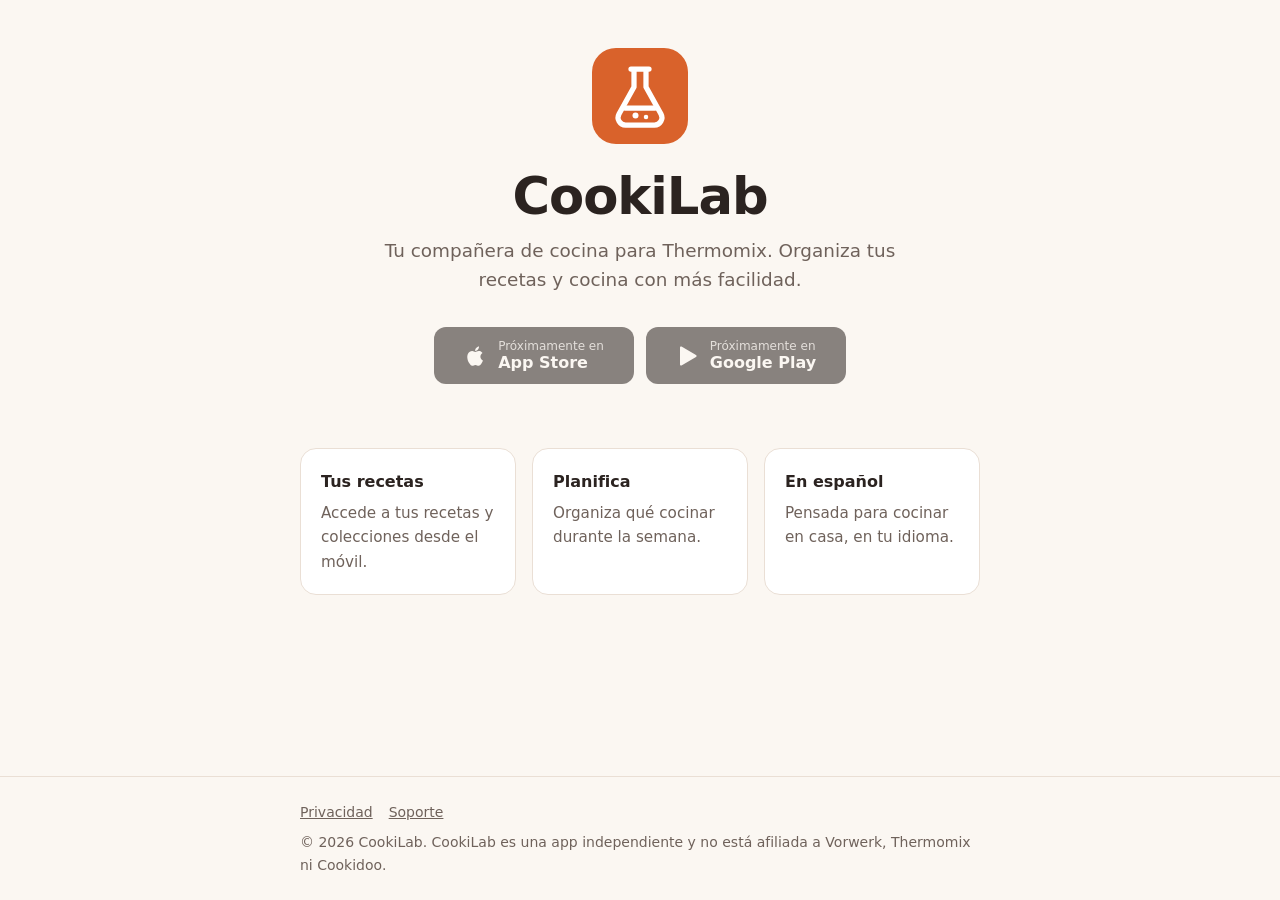
==== index.html @ 52639d00 "Add files via upload" ====
<!doctype html>
<html lang="es">
<head>
  <meta charset="utf-8">
  <meta name="viewport" content="width=device-width, initial-scale=1">
  <title>CookiLab</title>
  <meta name="description" content="CookiLab: tu compañera de cocina para Thermomix. Descárgala en App Store y Google Play.">
  <meta property="og:title" content="CookiLab">
  <meta property="og:description" content="Tu compañera de cocina para Thermomix.">
  <meta property="og:url" content="https://cookilab.app/">
  <link rel="icon" href="/logo.svg" type="image/svg+xml">
  <link rel="stylesheet" href="/style.css">
</head>
<body>
  <main class="wrap">
    <section class="hero">
      <img class="logo" src="/logo.svg" alt="">
      <h1>CookiLab</h1>
      <p>Tu compañera de cocina para Thermomix. Organiza tus recetas y cocina con más facilidad.</p>

      <!-- Cuando la app esté publicada: reemplaza href="#" por el link de la tienda y quita la clase "soon". -->
      <div class="stores">
        <a class="store soon" href="#" aria-label="Descargar en App Store (próximamente)">
          <svg viewBox="0 0 24 24" fill="currentColor" aria-hidden="true"><path d="M16.4 12.6c0-2.4 2-3.6 2.1-3.7-1.1-1.7-2.9-1.9-3.5-1.9-1.5-.2-2.9.9-3.7.9-.8 0-1.9-.9-3.2-.8-1.6 0-3.1 1-4 2.4-1.7 3-.4 7.4 1.2 9.8.8 1.2 1.8 2.5 3 2.4 1.2 0 1.7-.8 3.1-.8 1.5 0 1.9.8 3.2.8 1.3 0 2.2-1.2 3-2.4.9-1.4 1.3-2.7 1.3-2.8 0 0-2.5-1-2.5-3.9zM14 5.5c.7-.8 1.1-1.9 1-3-1 0-2.1.7-2.8 1.5-.6.7-1.2 1.8-1 2.9 1.1.1 2.1-.6 2.8-1.4z"/></svg>
          <span><small>Próximamente en</small>App Store</span>
        </a>
        <a class="store soon" href="#" aria-label="Disponible en Google Play (próximamente)">
          <svg viewBox="0 0 24 24" fill="currentColor" aria-hidden="true"><path d="M4 3.5v17a1 1 0 0 0 1.5.9L20 13a1.2 1.2 0 0 0 0-2L5.5 2.6A1 1 0 0 0 4 3.5z"/></svg>
          <span><small>Próximamente en</small>Google Play</span>
        </a>
      </div>
    </section>

    <section class="features">
      <div class="card"><h3>Tus recetas</h3><p>Accede a tus recetas y colecciones desde el móvil.</p></div>
      <div class="card"><h3>Planifica</h3><p>Organiza qué cocinar durante la semana.</p></div>
      <div class="card"><h3>En español</h3><p>Pensada para cocinar en casa, en tu idioma.</p></div>
    </section>
  </main>

  <footer>
    <div class="wrap">
      <nav><a href="/privacidad/">Privacidad</a><a href="/soporte/">Soporte</a></nav>
      <div>© 2026 CookiLab. CookiLab es una app independiente y no está afiliada a Vorwerk, Thermomix ni Cookidoo.</div>
    </div>
  </footer>
</body>
</html>
---- style.css ----
:root {
  --bg: #fbf7f2;
  --surface: #ffffff;
  --text: #2b2320;
  --muted: #6f625b;
  --accent: #d9622b;
  --accent-ink: #ffffff;
  --border: #eadfd5;
}
@media (prefers-color-scheme: dark) {
  :root {
    --bg: #1b1715;
    --surface: #25201d;
    --text: #f3ebe4;
    --muted: #b3a59b;
    --accent: #ef7a43;
    --accent-ink: #1b1715;
    --border: #3a322d;
  }
}
* { box-sizing: border-box; }
html, body { margin: 0; }
body {
  background: var(--bg);
  color: var(--text);
  font-family: system-ui, -apple-system, "Segoe UI", Roboto, sans-serif;
  line-height: 1.6;
  min-height: 100vh;
  display: flex;
  flex-direction: column;
}
a { color: var(--accent); }
.wrap { width: 100%; max-width: 720px; margin: 0 auto; padding: 0 20px; }

header { padding: 24px 0; }
.brand { display: inline-flex; align-items: center; gap: 10px; text-decoration: none; color: var(--text); font-weight: 700; font-size: 1.15rem; }
.brand svg { width: 32px; height: 32px; }

main { flex: 1; }

.hero { text-align: center; padding: 48px 0 64px; }
.hero .logo { width: 96px; height: 96px; margin-bottom: 16px; }
.hero h1 { font-size: clamp(2.2rem, 7vw, 3.2rem); line-height: 1.1; margin: 0 0 12px; letter-spacing: -0.02em; }
.hero p { color: var(--muted); font-size: 1.15rem; margin: 0 auto 32px; max-width: 30em; }

.stores { display: flex; gap: 12px; justify-content: center; flex-wrap: wrap; }
.store {
  display: inline-flex; align-items: center; gap: 10px;
  padding: 12px 20px; border-radius: 12px;
  background: var(--text); color: var(--bg);
  text-decoration: none; font-weight: 600; min-width: 200px; justify-content: center;
}
.store small { display: block; font-weight: 400; font-size: 0.75rem; opacity: 0.8; line-height: 1.2; }
.store span { text-align: left; line-height: 1.2; }
.store svg { width: 24px; height: 24px; flex: none; }
.store.soon { opacity: 0.55; pointer-events: none; }

.features { display: grid; grid-template-columns: repeat(auto-fit, minmax(180px, 1fr)); gap: 16px; padding-bottom: 64px; }
.card { background: var(--surface); border: 1px solid var(--border); border-radius: 16px; padding: 20px; }
.card h3 { margin: 0 0 6px; font-size: 1rem; }
.card p { margin: 0; color: var(--muted); font-size: 0.95rem; }

.doc { padding: 24px 0 64px; }
.doc h1 { font-size: 2rem; margin: 0 0 4px; }
.doc .updated { color: var(--muted); margin: 0 0 32px; }
.doc h2 { font-size: 1.15rem; margin: 32px 0 8px; }

footer { border-top: 1px solid var(--border); padding: 24px 0; color: var(--muted); font-size: 0.875rem; }
footer nav { display: flex; gap: 16px; margin-bottom: 8px; flex-wrap: wrap; }
footer a { color: var(--muted); }
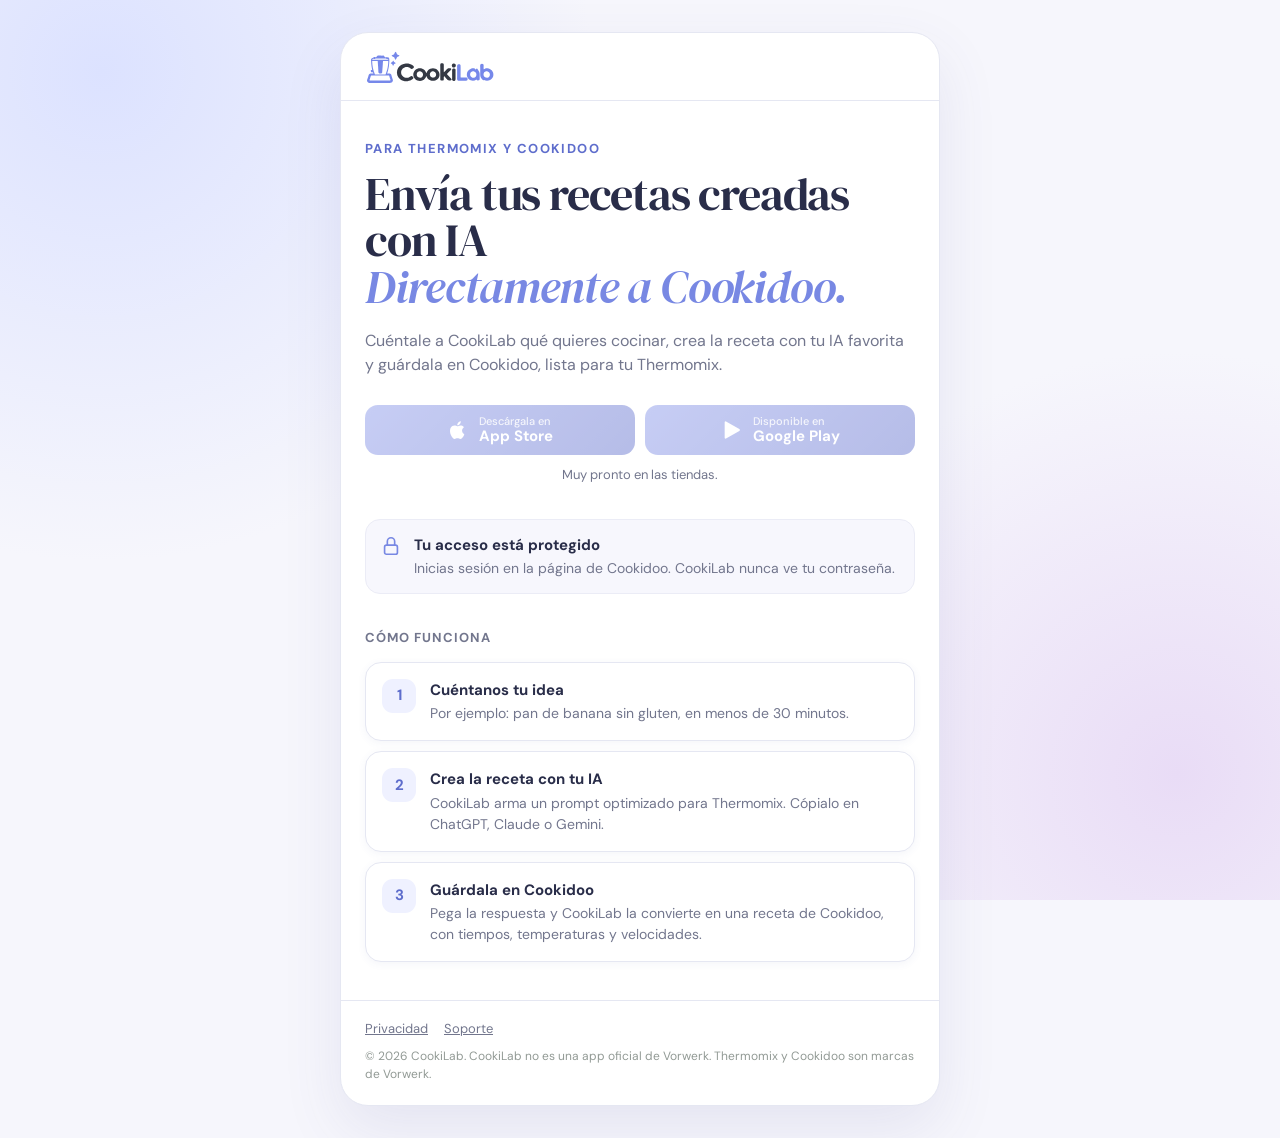
==== commit 362632ca: "Usar la identidad visual de la app: tokens, tipografías, logo e íconos Actualiza también la política" ====
--- a/index.html
+++ b/index.html
@@ -3,46 +3,74 @@
 <head>
   <meta charset="utf-8">
   <meta name="viewport" content="width=device-width, initial-scale=1">
-  <title>CookiLab</title>
-  <meta name="description" content="CookiLab: tu compañera de cocina para Thermomix. Descárgala en App Store y Google Play.">
+  <title>CookiLab · Tus recetas creadas con IA, directo a Cookidoo</title>
+  <meta name="description" content="Crea recetas para Thermomix con ChatGPT, Claude o Gemini y guárdalas directamente en Cookidoo con CookiLab.">
+  <meta name="theme-color" content="#f6f6fc" media="(prefers-color-scheme: light)">
+  <meta name="theme-color" content="#161827" media="(prefers-color-scheme: dark)">
   <meta property="og:title" content="CookiLab">
-  <meta property="og:description" content="Tu compañera de cocina para Thermomix.">
+  <meta property="og:description" content="Envía tus recetas creadas con IA directamente a Cookidoo.">
   <meta property="og:url" content="https://cookilab.app/">
-  <link rel="icon" href="/logo.svg" type="image/svg+xml">
+  <meta property="og:image" content="https://cookilab.app/img/icon-512.png">
+  <link rel="icon" href="/img/favicon-32.png" type="image/png">
+  <link rel="apple-touch-icon" href="/img/apple-touch-icon.png">
+  <link rel="preconnect" href="https://fonts.googleapis.com">
+  <link rel="preconnect" href="https://fonts.gstatic.com" crossorigin>
+  <link href="https://fonts.googleapis.com/css2?family=DM+Sans:wght@400;500;700&family=DM+Serif+Display:ital@0;1&display=swap" rel="stylesheet">
   <link rel="stylesheet" href="/style.css">
 </head>
 <body>
-  <main class="wrap">
-    <section class="hero">
-      <img class="logo" src="/logo.svg" alt="">
-      <h1>CookiLab</h1>
-      <p>Tu compañera de cocina para Thermomix. Organiza tus recetas y cocina con más facilidad.</p>
+  <div class="app-card">
+    <header class="app-header">
+      <a href="/"><img src="/img/logo.svg" alt="CookiLab" width="131" height="34"></a>
+    </header>
 
-      <!-- Cuando la app esté publicada: reemplaza href="#" por el link de la tienda y quita la clase "soon". -->
+    <main class="app-body">
+      <p class="eyebrow">Para Thermomix y Cookidoo</p>
+      <h1 class="hero">Envía tus recetas creadas con&nbsp;IA <em>Directamente a Cookidoo.</em></h1>
+      <p class="lead">Cuéntale a CookiLab qué quieres cocinar, crea la receta con tu IA favorita y guárdala en Cookidoo, lista para tu Thermomix.</p>
+
+      <!-- Cuando la app esté publicada: pon el link de la tienda en href y quita la clase "soon". -->
       <div class="stores">
-        <a class="store soon" href="#" aria-label="Descargar en App Store (próximamente)">
+        <a class="button soon" href="#" aria-label="App Store, próximamente">
           <svg viewBox="0 0 24 24" fill="currentColor" aria-hidden="true"><path d="M16.4 12.6c0-2.4 2-3.6 2.1-3.7-1.1-1.7-2.9-1.9-3.5-1.9-1.5-.2-2.9.9-3.7.9-.8 0-1.9-.9-3.2-.8-1.6 0-3.1 1-4 2.4-1.7 3-.4 7.4 1.2 9.8.8 1.2 1.8 2.5 3 2.4 1.2 0 1.7-.8 3.1-.8 1.5 0 1.9.8 3.2.8 1.3 0 2.2-1.2 3-2.4.9-1.4 1.3-2.7 1.3-2.8 0 0-2.5-1-2.5-3.9zM14 5.5c.7-.8 1.1-1.9 1-3-1 0-2.1.7-2.8 1.5-.6.7-1.2 1.8-1 2.9 1.1.1 2.1-.6 2.8-1.4z"/></svg>
-          <span><small>Próximamente en</small>App Store</span>
+          <span><small>Descárgala en</small>App Store</span>
         </a>
-        <a class="store soon" href="#" aria-label="Disponible en Google Play (próximamente)">
+        <a class="button soon" href="#" aria-label="Google Play, próximamente">
           <svg viewBox="0 0 24 24" fill="currentColor" aria-hidden="true"><path d="M4 3.5v17a1 1 0 0 0 1.5.9L20 13a1.2 1.2 0 0 0 0-2L5.5 2.6A1 1 0 0 0 4 3.5z"/></svg>
-          <span><small>Próximamente en</small>Google Play</span>
+          <span><small>Disponible en</small>Google Play</span>
         </a>
       </div>
-    </section>
+      <p class="store-note">Muy pronto en las tiendas.</p>
 
-    <section class="features">
-      <div class="card"><h3>Tus recetas</h3><p>Accede a tus recetas y colecciones desde el móvil.</p></div>
-      <div class="card"><h3>Planifica</h3><p>Organiza qué cocinar durante la semana.</p></div>
-      <div class="card"><h3>En español</h3><p>Pensada para cocinar en casa, en tu idioma.</p></div>
-    </section>
-  </main>
+      <div class="note">
+        <svg viewBox="0 0 24 24" fill="none" stroke="currentColor" stroke-width="1.8" stroke-linecap="round" stroke-linejoin="round" aria-hidden="true"><rect x="5" y="11" width="14" height="10" rx="2"/><path d="M8 11V7a4 4 0 0 1 8 0v4"/></svg>
+        <div>
+          <strong>Tu acceso está protegido</strong>
+          <p>Inicias sesión en la página de Cookidoo. CookiLab nunca ve tu contraseña.</p>
+        </div>
+      </div>
 
-  <footer>
-    <div class="wrap">
+      <h2 class="section">Cómo funciona</h2>
+      <ol class="steps">
+        <li class="step">
+          <span class="step-num">1</span>
+          <div><h3>Cuéntanos tu idea</h3><p>Por ejemplo: pan de banana sin gluten, en menos de 30 minutos.</p></div>
+        </li>
+        <li class="step">
+          <span class="step-num">2</span>
+          <div><h3>Crea la receta con tu IA</h3><p>CookiLab arma un prompt optimizado para Thermomix. Cópialo en ChatGPT, Claude o Gemini.</p></div>
+        </li>
+        <li class="step">
+          <span class="step-num">3</span>
+          <div><h3>Guárdala en Cookidoo</h3><p>Pega la respuesta y CookiLab la convierte en una receta de Cookidoo, con tiempos, temperaturas y velocidades.</p></div>
+        </li>
+      </ol>
+    </main>
+
+    <footer class="app-footer">
       <nav><a href="/privacidad/">Privacidad</a><a href="/soporte/">Soporte</a></nav>
-      <div>© 2026 CookiLab. CookiLab es una app independiente y no está afiliada a Vorwerk, Thermomix ni Cookidoo.</div>
-    </div>
-  </footer>
+      <p>© 2026 CookiLab. CookiLab no es una app oficial de Vorwerk. Thermomix y Cookidoo son marcas de Vorwerk.</p>
+    </footer>
+  </div>
 </body>
 </html>
--- a/style.css
+++ b/style.css
@@ -1,70 +1,165 @@
+/* Tokens from cookilab/design/tokens.json */
 :root {
-  --bg: #fbf7f2;
-  --surface: #ffffff;
-  --text: #2b2320;
-  --muted: #6f625b;
-  --accent: #d9622b;
-  --accent-ink: #ffffff;
-  --border: #eadfd5;
+  --cream: #f6f6fc;
+  --paper: #ffffff;
+  --note: #f7f7fd;
+  --line: #e5e7f2;
+  --line-note: #ebecf6;
+  --ink: #292d49;
+  --muted: #72768d;
+  --faint: #929a95;
+  --brand: #7888e3;
+  --brand-text: #5e6dcc;
+  --brand-soft: #eff1ff;
+  --gradient-from: #8392e9;
+  --gradient-to: #5e6dcc;
+  --on-brand: #ffffff;
+  --blob-1: #dce2ff;
+  --blob-2: #e9dcf6;
+  --shadow-item: 0 2px 8px rgba(75, 83, 145, 0.06);
+  --shadow-primary: 0 10px 28px rgba(120, 136, 227, 0.3);
+  --shadow-card: 0 24px 60px rgba(75, 83, 145, 0.1);
+  --serif: "DM Serif Display", Georgia, serif;
+  --sans: "DM Sans", ui-sans-serif, system-ui, sans-serif;
 }
 @media (prefers-color-scheme: dark) {
   :root {
-    --bg: #1b1715;
-    --surface: #25201d;
-    --text: #f3ebe4;
-    --muted: #b3a59b;
-    --accent: #ef7a43;
-    --accent-ink: #1b1715;
-    --border: #3a322d;
+    --cream: #161827;
+    --paper: #1f2236;
+    --note: #232641;
+    --line: #33375a;
+    --line-note: #33375a;
+    --ink: #ecedf7;
+    --muted: #a3a7c2;
+    --faint: #8a8fae;
+    --brand: #9aa6f0;
+    --brand-text: #b3bcf5;
+    --brand-soft: #262a4a;
+    --gradient-from: #7485e4;
+    --gradient-to: #5363c2;
+    --blob-1: #23284a;
+    --blob-2: #2a2340;
+    --shadow-item: 0 0 0 1px rgba(255, 255, 255, 0.04);
+    --shadow-primary: 0 10px 28px rgba(0, 0, 0, 0.45);
+    --shadow-card: 0 24px 60px rgba(0, 0, 0, 0.35);
   }
 }
+
 * { box-sizing: border-box; }
 html, body { margin: 0; }
 body {
-  background: var(--bg);
-  color: var(--text);
-  font-family: system-ui, -apple-system, "Segoe UI", Roboto, sans-serif;
-  line-height: 1.6;
   min-height: 100vh;
-  display: flex;
-  flex-direction: column;
+  font-family: var(--sans);
+  font-size: 16px;
+  line-height: 1.5;
+  color: var(--ink);
+  background:
+    radial-gradient(circle at 8% 8%, var(--blob-1), transparent 34%),
+    radial-gradient(circle at 92% 86%, var(--blob-2), transparent 30%),
+    var(--cream);
+  background-attachment: fixed;
+  padding: 32px 16px;
 }
-a { color: var(--accent); }
-.wrap { width: 100%; max-width: 720px; margin: 0 auto; padding: 0 20px; }
+a { color: var(--brand-text); }
 
-header { padding: 24px 0; }
-.brand { display: inline-flex; align-items: center; gap: 10px; text-decoration: none; color: var(--text); font-weight: 700; font-size: 1.15rem; }
-.brand svg { width: 32px; height: 32px; }
+.app-card {
+  width: min(100%, 600px);
+  margin: 0 auto;
+  background: var(--paper);
+  border: 1px solid var(--line);
+  border-radius: 28px;
+  box-shadow: var(--shadow-card);
+  overflow: hidden;
+}
+.app-header {
+  display: flex; align-items: center;
+  height: 68px; padding: 0 24px;
+  border-bottom: 1px solid var(--line);
+}
+.app-header img { height: 34px; width: auto; display: block; }
+.app-body { padding: 38px 24px 30px; }
 
-main { flex: 1; }
+/* Type */
+.eyebrow {
+  font-size: 13px; font-weight: 700; letter-spacing: 1.4px; text-transform: uppercase;
+  color: var(--brand-text); margin: 0 0 12px;
+}
+.hero {
+  font-family: var(--serif); font-weight: 400;
+  font-size: 39px; line-height: 1.02; letter-spacing: -1.2px;
+  margin: 0 0 18px;
+}
+.hero em { display: block; color: var(--brand); }
+.display {
+  font-family: var(--serif); font-weight: 400;
+  font-size: 32px; line-height: 1.06; letter-spacing: -0.8px;
+  margin: 0 0 12px;
+}
+.lead { color: var(--muted); font-size: 16px; margin: 0 0 28px; }
+.section {
+  font-size: 13px; font-weight: 700; letter-spacing: 1px; text-transform: uppercase;
+  color: var(--muted); margin: 0 0 14px;
+}
+@media (min-width: 420px) {
+  .hero { font-size: 46px; }
+}
 
-.hero { text-align: center; padding: 48px 0 64px; }
-.hero .logo { width: 96px; height: 96px; margin-bottom: 16px; }
-.hero h1 { font-size: clamp(2.2rem, 7vw, 3.2rem); line-height: 1.1; margin: 0 0 12px; letter-spacing: -0.02em; }
-.hero p { color: var(--muted); font-size: 1.15rem; margin: 0 auto 32px; max-width: 30em; }
+/* Store buttons */
+.stores { display: grid; gap: 10px; margin-bottom: 10px; }
+@media (min-width: 480px) { .stores { grid-template-columns: 1fr 1fr; } }
+.button {
+  display: flex; align-items: center; justify-content: center; gap: 10px;
+  min-height: 50px; padding: 8px 20px; border-radius: 13px;
+  color: var(--on-brand); text-decoration: none;
+  background: linear-gradient(135deg, var(--gradient-from), var(--gradient-to));
+  box-shadow: var(--shadow-primary);
+  font-weight: 700; font-size: 15px; line-height: 1.15;
+  transition: transform .18s, box-shadow .18s;
+}
+.button:hover { transform: translateY(-1px); }
+.button svg { width: 22px; height: 22px; flex: none; }
+.button span { text-align: left; }
+.button small { display: block; font-weight: 500; font-size: 11px; opacity: .85; }
+.button.soon { opacity: .45; pointer-events: none; box-shadow: none; }
+.store-note { font-size: 13px; color: var(--muted); margin: 0 0 34px; text-align: center; }
 
-.stores { display: flex; gap: 12px; justify-content: center; flex-wrap: wrap; }
-.store {
-  display: inline-flex; align-items: center; gap: 10px;
-  padding: 12px 20px; border-radius: 12px;
-  background: var(--text); color: var(--bg);
-  text-decoration: none; font-weight: 600; min-width: 200px; justify-content: center;
+/* Note */
+.note {
+  display: flex; gap: 12px; padding: 14px;
+  background: var(--note); border: 1px solid var(--line-note); border-radius: 15px;
+  margin-bottom: 34px;
 }
-.store small { display: block; font-weight: 400; font-size: 0.75rem; opacity: 0.8; line-height: 1.2; }
-.store span { text-align: left; line-height: 1.2; }
-.store svg { width: 24px; height: 24px; flex: none; }
-.store.soon { opacity: 0.55; pointer-events: none; }
+.note svg { width: 22px; height: 22px; color: var(--brand); flex: none; margin-top: 1px; }
+.note strong { display: block; font-size: 15px; }
+.note p { margin: 2px 0 0; color: var(--muted); font-size: 14px; }
 
-.features { display: grid; grid-template-columns: repeat(auto-fit, minmax(180px, 1fr)); gap: 16px; padding-bottom: 64px; }
-.card { background: var(--surface); border: 1px solid var(--border); border-radius: 16px; padding: 20px; }
-.card h3 { margin: 0 0 6px; font-size: 1rem; }
-.card p { margin: 0; color: var(--muted); font-size: 0.95rem; }
+/* Steps */
+.steps { list-style: none; padding: 0; margin: 0 0 8px; display: grid; gap: 10px; }
+.step {
+  display: flex; gap: 14px; align-items: flex-start;
+  padding: 16px; background: var(--paper);
+  border: 1px solid var(--line); border-radius: 16px; box-shadow: var(--shadow-item);
+}
+.step-num {
+  width: 34px; height: 34px; flex: none; border-radius: 11px;
+  display: grid; place-items: center;
+  background: var(--brand-soft); color: var(--brand-text); font-weight: 700; font-size: 15px;
+}
+.step h3 { margin: 0 0 2px; font-size: 15px; font-weight: 700; }
+.step p { margin: 0; color: var(--muted); font-size: 14px; }
 
-.doc { padding: 24px 0 64px; }
-.doc h1 { font-size: 2rem; margin: 0 0 4px; }
-.doc .updated { color: var(--muted); margin: 0 0 32px; }
-.doc h2 { font-size: 1.15rem; margin: 32px 0 8px; }
+/* Documents (privacy, support) */
+.doc h2 { font-size: 17px; font-weight: 700; margin: 28px 0 6px; }
+.doc p, .doc li { color: var(--muted); font-size: 15px; }
+.doc p strong, .doc li strong { color: var(--ink); }
+.doc .updated { font-size: 13px; color: var(--faint); margin: 0 0 8px; }
+.doc ul { padding-left: 20px; }
 
-footer { border-top: 1px solid var(--border); padding: 24px 0; color: var(--muted); font-size: 0.875rem; }
-footer nav { display: flex; gap: 16px; margin-bottom: 8px; flex-wrap: wrap; }
-footer a { color: var(--muted); }
+/* Footer */
+.app-footer {
+  border-top: 1px solid var(--line); padding: 18px 24px 22px;
+  font-size: 12px; color: var(--faint);
+}
+.app-footer nav { display: flex; gap: 16px; margin-bottom: 8px; font-size: 13px; }
+.app-footer nav a { color: var(--muted); }
+.app-footer p { margin: 0; }
